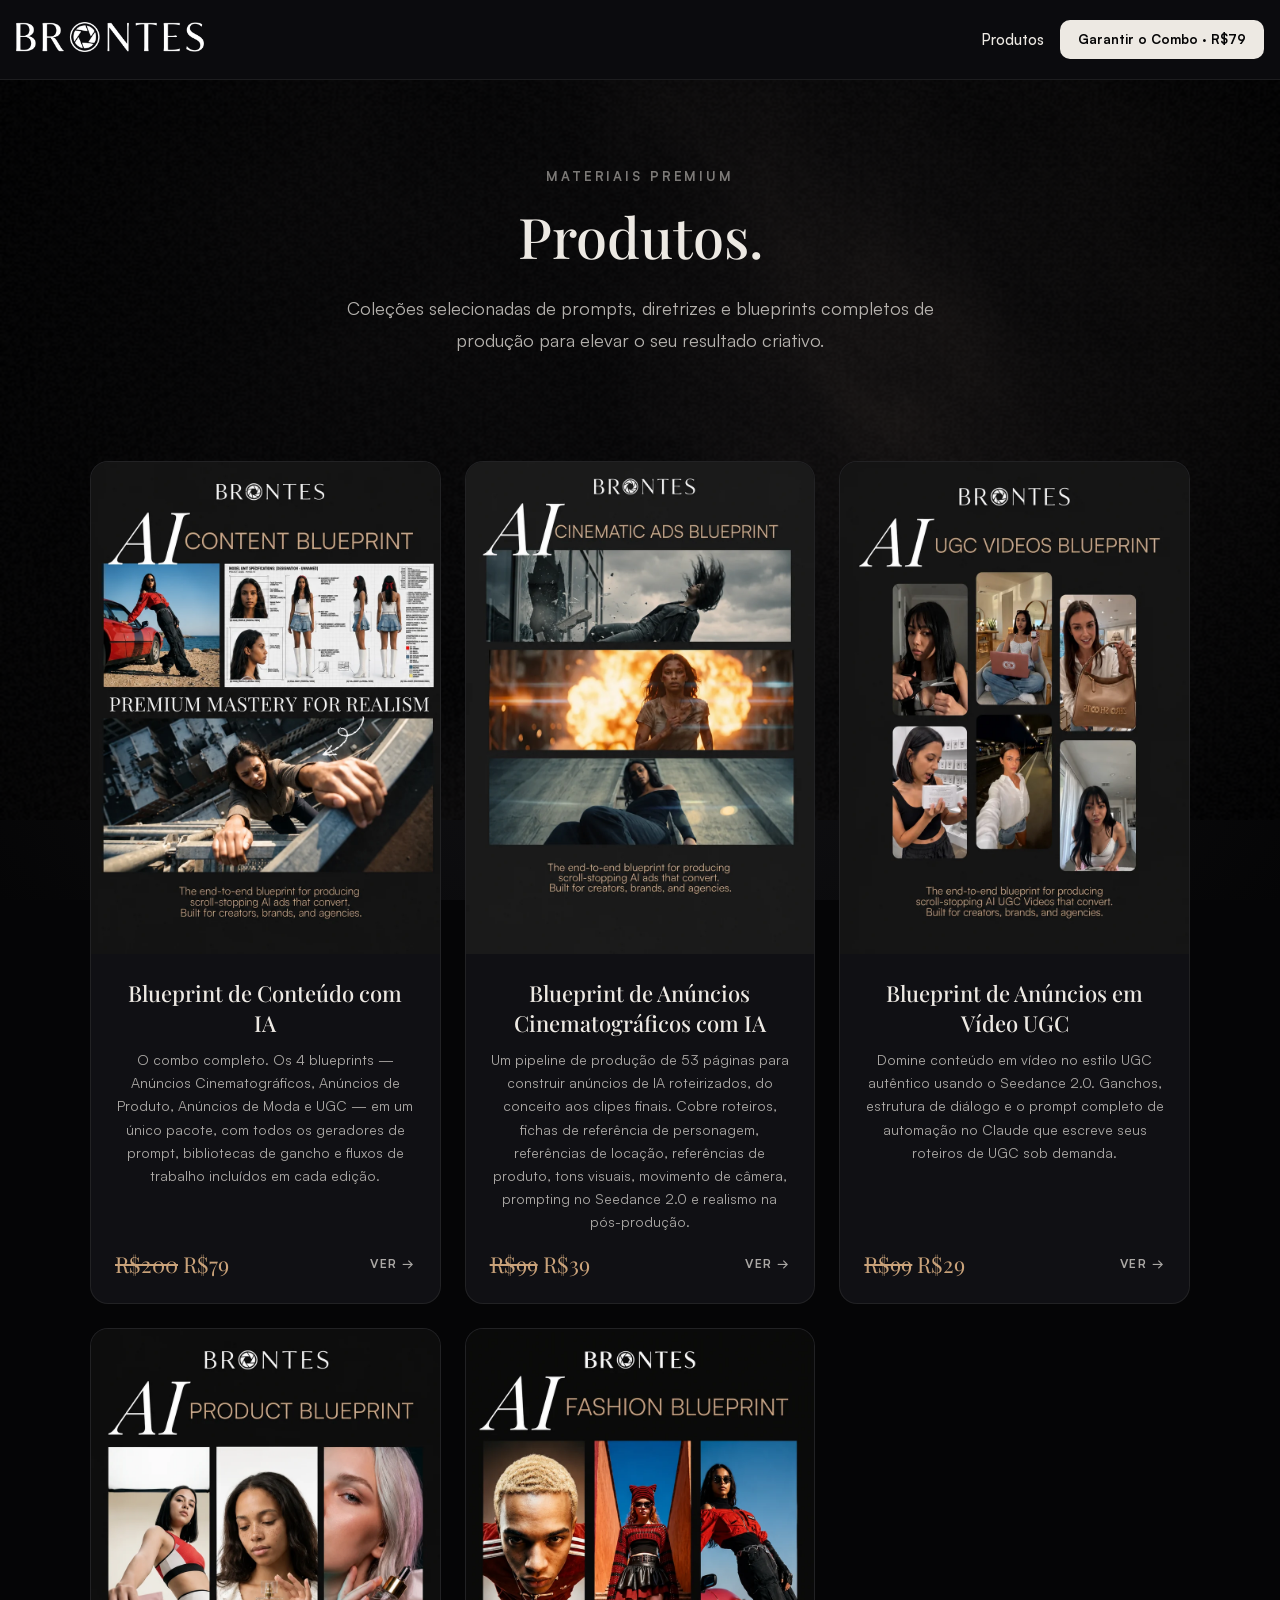
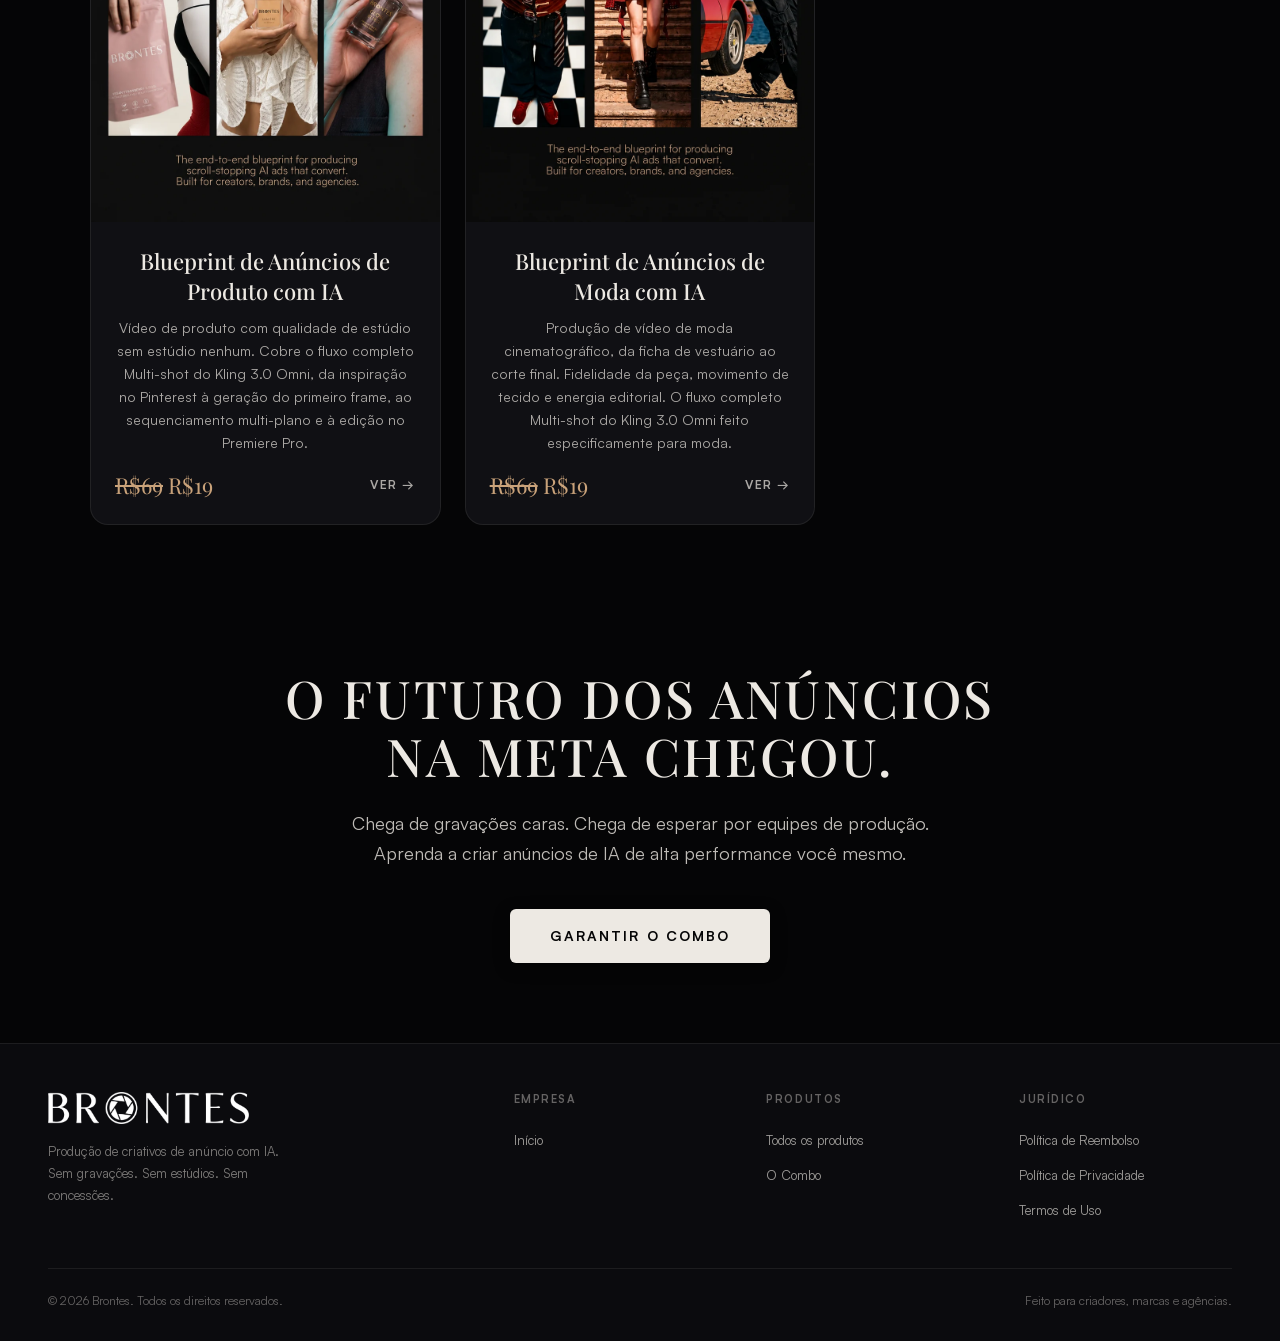
==== products/index.html @ d979d737 "Atualiza site Brontes e checkout Hotmart" ====
<!DOCTYPE html>
<html lang="pt-BR">
<head>
<meta charset="utf-8">
<meta name="viewport" content="width=device-width, initial-scale=1, viewport-fit=cover">
<title>Produtos - BRONTES</title>
<meta name="description" content="Todos os blueprints da Brontes. Encontre o que combina com o estilo de anúncio que você quer criar.">
<meta name="theme-color" content="#050506">
<link rel="canonical" href="https://brontes.club/products/index.html">
<meta property="og:url" content="https://brontes.club/products/index.html">
<meta property="og:locale" content="pt_BR">
<meta property="og:title" content="Produtos - BRONTES">
<meta property="og:description" content="Todos os blueprints da Brontes. Encontre o que combina com o estilo de anúncio que você quer criar.">
<meta property="og:image" content="https://brontes.club/assets/img/blueprint-content.webp">
<!-- Funnel: fill in the Pixel ID from Events Manager. Empty = tracking off. -->
<meta name="meta-pixel-id" content="">
<link rel="icon" href="../assets/brand/favicon.ico?v=80a18e00" sizes="32x32">
<link rel="stylesheet" href="../assets/css/fonts.css">
<link rel="stylesheet" href="../assets/css/brontes.css">
</head>

<body hx-boost="true" hx-target="main" hx-select="main" hx-swap="outerHTML swap:180ms">

<canvas id="gl-bg" aria-hidden="true"></canvas>
<div id="load-bar"></div>

<div id="page">
  <div id="loading-overlay">
    <img src="../assets/brand/brontes-wordmark.png?v=ac62e3fb" alt="Logo BRONTES" class="loading-logo">
    <div class="loading-bar-container"><div class="loading-bar-fill"></div></div>
  </div>

  <nav class="site-nav">
    <div class="nav-inner nav-inner--cta">
      <button class="hamburger" id="menu-btn" aria-label="Abrir menu" aria-expanded="false">
        <svg width="26" height="26" viewBox="0 0 24 24" fill="none" stroke="currentColor" stroke-width="2.5" stroke-linecap="round">
          <line x1="3" y1="6" x2="21" y2="6"></line><line x1="3" y1="12" x2="21" y2="12"></line><line x1="3" y1="18" x2="21" y2="18"></line>
        </svg>
      </button>
      <a href="../index.html"><img src="../assets/brand/brontes-wordmark.png?v=ac62e3fb" alt="BRONTES" class="nav-logo"></a>
      <a href="index.html" class="nav-login">Produtos</a>
      <a href="content.html" class="nav-cta">Garantir o Combo &middot; R$79</a>
    </div>
  </nav>

  <div class="drawer-overlay" id="drawer-overlay"></div>
  <div class="drawer" id="drawer">
    <div class="drawer-links">
      <a href="../index.html">Início</a>
      <a href="index.html">Produtos</a>
    </div>
    <div class="drawer-footer"><a href="index.html">Todos os Blueprints</a></div>
  </div>

  <main data-nav-cta-label="Garantir o Combo &middot; R$79" data-nav-cta-href="content.html">

    <section class="pp-hero">
      <div class="pp-inner">
        <p class="pp-eyebrow">Materiais Premium</p>
        <h1 class="pp-title">Produtos.</h1>
        <p class="pp-lead">Coleções selecionadas de prompts, diretrizes e blueprints completos de produção para elevar o seu resultado criativo.</p>
      </div>
    </section>

    <section class="pp-section">
      <div class="plist">
      <a class="pcard" href="content.html">
        <img src="../assets/img/blueprint-content.webp?v=3e2ad452" alt="Blueprint de Conteúdo com IA">
        <div class="pcard-body">
          <h3>Blueprint de Conteúdo com IA</h3>
          <p>O combo completo. Os 4 blueprints — Anúncios Cinematográficos, Anúncios de Produto, Anúncios de Moda e UGC — em um único pacote, com todos os geradores de prompt, bibliotecas de gancho e fluxos de trabalho incluídos em cada edição.</p>
          <div class="pcard-foot">
            <span class="pcard-price"><s>R$200</s> R$79</span>
            <span class="pcard-go">Ver &rarr;</span>
          </div>
        </div>
      </a>
      <a class="pcard" href="cinematic.html">
        <img src="../assets/img/blueprint-cinematic.webp?v=becb2402" alt="Blueprint de Anúncios Cinematográficos com IA">
        <div class="pcard-body">
          <h3>Blueprint de Anúncios Cinematográficos com IA</h3>
          <p>Um pipeline de produção de 53 páginas para construir anúncios de IA roteirizados, do conceito aos clipes finais. Cobre roteiros, fichas de referência de personagem, referências de locação, referências de produto, tons visuais, movimento de câmera, prompting no Seedance 2.0 e realismo na pós-produção.</p>
          <div class="pcard-foot">
            <span class="pcard-price"><s>R$99</s> R$39</span>
            <span class="pcard-go">Ver &rarr;</span>
          </div>
        </div>
      </a>
      <a class="pcard" href="ugc.html">
        <img src="../assets/img/blueprint-ugc.webp?v=8cd38263" alt="Blueprint de Anúncios em Vídeo UGC">
        <div class="pcard-body">
          <h3>Blueprint de Anúncios em Vídeo UGC</h3>
          <p>Domine conteúdo em vídeo no estilo UGC autêntico usando o Seedance 2.0. Ganchos, estrutura de diálogo e o prompt completo de automação no Claude que escreve seus roteiros de UGC sob demanda.</p>
          <div class="pcard-foot">
            <span class="pcard-price"><s>R$99</s> R$29</span>
            <span class="pcard-go">Ver &rarr;</span>
          </div>
        </div>
      </a>
      <a class="pcard" href="product.html">
        <img src="../assets/img/blueprint-product.webp?v=b9ccf9aa" alt="Blueprint de Anúncios de Produto com IA">
        <div class="pcard-body">
          <h3>Blueprint de Anúncios de Produto com IA</h3>
          <p>Vídeo de produto com qualidade de estúdio sem estúdio nenhum. Cobre o fluxo completo Multi-shot do Kling 3.0 Omni, da inspiração no Pinterest à geração do primeiro frame, ao sequenciamento multi-plano e à edição no Premiere Pro.</p>
          <div class="pcard-foot">
            <span class="pcard-price"><s>R$69</s> R$19</span>
            <span class="pcard-go">Ver &rarr;</span>
          </div>
        </div>
      </a>
      <a class="pcard" href="fashion.html">
        <img src="../assets/img/blueprint-fashion.webp?v=609042eb" alt="Blueprint de Anúncios de Moda com IA">
        <div class="pcard-body">
          <h3>Blueprint de Anúncios de Moda com IA</h3>
          <p>Produção de vídeo de moda cinematográfico, da ficha de vestuário ao corte final. Fidelidade da peça, movimento de tecido e energia editorial. O fluxo completo Multi-shot do Kling 3.0 Omni feito especificamente para moda.</p>
          <div class="pcard-foot">
            <span class="pcard-price"><s>R$69</s> R$19</span>
            <span class="pcard-go">Ver &rarr;</span>
          </div>
        </div>
      </a>
      </div>
    </section>

    <section class="cta-section">
      <div class="cta-inner">
        <h2>O FUTURO DOS ANÚNCIOS NA META CHEGOU.</h2>
        <p>Chega de gravações caras. Chega de esperar por equipes de produção. Aprenda a criar anúncios de IA de alta performance você mesmo.</p>
        <a href="content.html" class="btn-dark">GARANTIR O COMBO</a>
      </div>
    </section>

  </main>

  <footer class="site-footer">
    <div class="footer-grid">
      <div class="footer-brand">
        <img src="../assets/brand/brontes-wordmark.png?v=ac62e3fb" alt="BRONTES" class="footer-logo">
        <p class="footer-tagline">Produção de criativos de anúncio com IA. Sem gravações. Sem estúdios. Sem concessões.</p>
      </div>
      <div><div class="footer-heading">Empresa</div><a href="../index.html">Início</a></div>
      <div><div class="footer-heading">Produtos</div><a href="index.html">Todos os produtos</a><a href="content.html">O Combo</a></div>
      <div><div class="footer-heading">Jurídico</div><a href="#">Política de Reembolso</a><a href="#">Política de Privacidade</a><a href="#">Termos de Uso</a></div>
    </div>
    <div class="footer-bottom">
      <span>&copy; <span data-year>2026</span> Brontes. Todos os direitos reservados.</span>
      <span>Feito para criadores, marcas e agências.</span>
    </div>
  </footer>
</div>

<script src="../assets/vendor/htmx.min.js" defer></script>
<script src="../assets/js/webgl.js" defer></script>
<script src="../assets/js/brontes.js" defer></script>
<script src="../assets/js/funnel.js" defer></script>
</body>
</html>
---- assets/css/fonts.css ----
/* Self-hosted webfonts — no third-party requests at runtime. */

@font-face {
  font-family: 'Playfair Display';
  font-style: italic;
  font-weight: 400;
  font-display: swap;
  src: url('../fonts/playfair-0.woff2?v=56ef93dd') format('woff2');
  unicode-range: U+0100-02BA, U+02BD-02C5, U+02C7-02CC, U+02CE-02D7, U+02DD-02FF, U+0304, U+0308, U+0329, U+1D00-1DBF, U+1E00-1E9F, U+1EF2-1EFF, U+2020, U+20A0-20AB, U+20AD-20C0, U+2113, U+2C60-2C7F, U+A720-A7FF;
  }

@font-face {
  font-family: 'Playfair Display';
  font-style: italic;
  font-weight: 400;
  font-display: swap;
  src: url('../fonts/playfair-1.woff2?v=226df3c3') format('woff2');
  unicode-range: U+0000-00FF, U+0131, U+0152-0153, U+02BB-02BC, U+02C6, U+02DA, U+02DC, U+0304, U+0308, U+0329, U+2000-206F, U+20AC, U+2122, U+2191, U+2193, U+2212, U+2215, U+FEFF, U+FFFD;
  }

@font-face {
  font-family: 'Playfair Display';
  font-style: normal;
  font-weight: 400;
  font-display: swap;
  src: url('../fonts/playfair-2.woff2?v=99a7c18e') format('woff2');
  unicode-range: U+0100-02BA, U+02BD-02C5, U+02C7-02CC, U+02CE-02D7, U+02DD-02FF, U+0304, U+0308, U+0329, U+1D00-1DBF, U+1E00-1E9F, U+1EF2-1EFF, U+2020, U+20A0-20AB, U+20AD-20C0, U+2113, U+2C60-2C7F, U+A720-A7FF;
  }

@font-face {
  font-family: 'Playfair Display';
  font-style: normal;
  font-weight: 400;
  font-display: swap;
  src: url('../fonts/playfair-3.woff2?v=daeff530') format('woff2');
  unicode-range: U+0000-00FF, U+0131, U+0152-0153, U+02BB-02BC, U+02C6, U+02DA, U+02DC, U+0304, U+0308, U+0329, U+2000-206F, U+20AC, U+2122, U+2191, U+2193, U+2212, U+2215, U+FEFF, U+FFFD;
  }

@font-face {
  font-family: 'Playfair Display';
  font-style: normal;
  font-weight: 500;
  font-display: swap;
  src: url('../fonts/playfair-4.woff2?v=99a7c18e') format('woff2');
  unicode-range: U+0100-02BA, U+02BD-02C5, U+02C7-02CC, U+02CE-02D7, U+02DD-02FF, U+0304, U+0308, U+0329, U+1D00-1DBF, U+1E00-1E9F, U+1EF2-1EFF, U+2020, U+20A0-20AB, U+20AD-20C0, U+2113, U+2C60-2C7F, U+A720-A7FF;
  }

@font-face {
  font-family: 'Playfair Display';
  font-style: normal;
  font-weight: 500;
  font-display: swap;
  src: url('../fonts/playfair-5.woff2?v=daeff530') format('woff2');
  unicode-range: U+0000-00FF, U+0131, U+0152-0153, U+02BB-02BC, U+02C6, U+02DA, U+02DC, U+0304, U+0308, U+0329, U+2000-206F, U+20AC, U+2122, U+2191, U+2193, U+2212, U+2215, U+FEFF, U+FFFD;
  }

@font-face {
  font-family: 'IBM Plex Mono';
  font-style: normal;
  font-weight: 400;
  font-display: swap;
  src: url('../fonts/plexmono-0.woff2?v=4af8cef5') format('woff2');
  unicode-range: U+0100-02BA, U+02BD-02C5, U+02C7-02CC, U+02CE-02D7, U+02DD-02FF, U+0304, U+0308, U+0329, U+1D00-1DBF, U+1E00-1E9F, U+1EF2-1EFF, U+2020, U+20A0-20AB, U+20AD-20C0, U+2113, U+2C60-2C7F, U+A720-A7FF;
  }

@font-face {
  font-family: 'IBM Plex Mono';
  font-style: normal;
  font-weight: 400;
  font-display: swap;
  src: url('../fonts/plexmono-1.woff2?v=bb87500e') format('woff2');
  unicode-range: U+0000-00FF, U+0131, U+0152-0153, U+02BB-02BC, U+02C6, U+02DA, U+02DC, U+0304, U+0308, U+0329, U+2000-206F, U+20AC, U+2122, U+2191, U+2193, U+2212, U+2215, U+FEFF, U+FFFD;
  }

@font-face {
  font-family: 'IBM Plex Mono';
  font-style: normal;
  font-weight: 500;
  font-display: swap;
  src: url('../fonts/plexmono-2.woff2?v=3e942f42') format('woff2');
  unicode-range: U+0100-02BA, U+02BD-02C5, U+02C7-02CC, U+02CE-02D7, U+02DD-02FF, U+0304, U+0308, U+0329, U+1D00-1DBF, U+1E00-1E9F, U+1EF2-1EFF, U+2020, U+20A0-20AB, U+20AD-20C0, U+2113, U+2C60-2C7F, U+A720-A7FF;
  }

@font-face {
  font-family: 'IBM Plex Mono';
  font-style: normal;
  font-weight: 500;
  font-display: swap;
  src: url('../fonts/plexmono-3.woff2?v=d32f0e07') format('woff2');
  unicode-range: U+0000-00FF, U+0131, U+0152-0153, U+02BB-02BC, U+02C6, U+02DA, U+02DC, U+0304, U+0308, U+0329, U+2000-206F, U+20AC, U+2122, U+2191, U+2193, U+2212, U+2215, U+FEFF, U+FFFD;
  }

@font-face {
  font-family: 'Satoshi';
  src: url('../fonts/satoshi-0.woff2?v=21633c7c') format('woff2');
  font-weight: 400;
  font-display: swap;
  font-style: normal;
  }

@font-face {
  font-family: 'Satoshi';
  src: url('../fonts/satoshi-1.woff2?v=7f6de341') format('woff2');
  font-weight: 500;
  font-display: swap;
  font-style: normal;
  }

@font-face {
  font-family: 'Satoshi';
  src: url('../fonts/satoshi-2.woff2?v=7a67e42d') format('woff2');
  font-weight: 700;
  font-display: swap;
  font-style: normal;
  }
---- assets/css/brontes.css ----
/* ═══════════════════════════════════════════════════════════════
   BRONTES
   A port of the original stylesheet. Same class names, same
   structure, same rules — the rose palette swapped for black.

     #f4b6bc / #cd6d81  page gradient  →  #16161a / #050506
     #1a1a1a            body text      →  --bone
     #9f263f / #f4b6bc  accents        →  --bronze
     #ffffff            cards          →  --card

   Anything that reads differently from the original is a contrast
   consequence of that swap, not a redesign.
   ═══════════════════════════════════════════════════════════════ */

:root {
  --ink:     #050506;
  --ink-2:   #0b0b0e;
  --ink-3:   #16161a;
  --card:    #101014;
  --bone:    #ede9e3;
  --bronze:  #c9a27a;
  --hair:    rgba(237, 233, 227, .14);
  --hair-soft: rgba(237, 233, 227, .08);
}

*, *::before, *::after { box-sizing: border-box; margin: 0; padding: 0; }

html, body {
  min-height: 100vh;
  /* The colour matters as much as the gradient. A fixed-attachment background
     is anchored to the viewport and does not paint into the overscroll area,
     so with only a background-image the root canvas fell back to its default
     white — the rectangle that flashed under the page on rubber-band scroll
     and whenever a mobile toolbar collapsed. */
  background-color: var(--ink);
  background-image: radial-gradient(circle at center, var(--ink-3) 0%, var(--ink) 100%);
  background-attachment: fixed;
  font-family: "Satoshi", sans-serif;
  color: var(--bone);
  overflow-x: hidden;
  scroll-behavior: smooth;
}

/* The WebGL field sits under everything and replaces the flat gradient
   when the context is available. The gradient above stays as the fallback. */
#gl-bg {
  position: fixed;
  /* inset:0 sizes it, not JS. A pixel height written at load went stale the
     moment a mobile toolbar collapsed and left a strip uncovered. */
  inset: 0;
  width: 100%;
  height: 100%;
  z-index: 0;
  display: block;
  pointer-events: none;
  opacity: 0;
  transition: opacity 1.2s ease;
}
#gl-bg.ready { opacity: 1; }
#page { position: relative; z-index: 1; }

/* Loading */
#loading-overlay {
  position: fixed; inset: 0; z-index: 9999;
  background-color: var(--ink);
  display: flex; flex-direction: column;
  align-items: center; justify-content: center;
  transition: opacity 0.6s ease;
}
#loading-overlay.hidden { opacity: 0; pointer-events: none; }
.loading-logo { height: 40px; max-width: 160px; object-fit: contain; margin-bottom: 24px; }
@media (min-width: 768px) { .loading-logo { height: 56px; max-width: none; } }
.loading-bar-container { width: 200px; height: 3px; background: rgba(237,233,227,0.2); border-radius: 999px; overflow: hidden; }
.loading-bar-fill { height: 100%; background: var(--bronze); border-radius: 999px; width: 0%; transition: width 0.3s ease; }
#loading-overlay p, #loading-overlay span { color: var(--bone) !important; }

/* Page load progress bar */
#load-bar { position: fixed; top: 0; left: 0; height: 2px; width: 0; background: linear-gradient(90deg, rgba(201,162,122,.4), var(--bronze)); z-index: 9999; box-shadow: 0 0 8px rgba(201,162,122,0.4); animation: loadbar-grow 8s cubic-bezier(0.1, 0.6, 0.3, 1) forwards; }
@keyframes loadbar-grow { from { width: 0; } to { width: 90%; } }
#load-bar.done { animation: none; width: 100%; opacity: 0; transition: width 0.3s ease, opacity 0.5s ease 0.3s; }

/* Nav */
nav.site-nav {
  position: fixed; top: 0; left: 0; right: 0; z-index: 50;
  background: var(--ink-2);
  border-bottom: 1px solid var(--hair-soft);
  height: 64px;
}
@media (min-width: 768px) { nav.site-nav { height: 80px; } }
.nav-inner {
  max-width: 1400px; margin: 0 auto; padding: 0 16px;
  height: 100%; display: flex; align-items: center; justify-content: space-between;
  position: relative;
}
.nav-logo { position: absolute; left: 50%; top: 50%; transform: translate(-50%, -50%); height: 22px; width: auto; object-fit: contain; }
@media (min-width: 768px) { .nav-logo { position: static; transform: none; height: 30px; } }
.nav-links { display: none; align-items: center; gap: 48px; margin-left: auto; }
@media (min-width: 768px) { .nav-links { display: flex; } }
.nav-links a { font-family: "Satoshi", sans-serif; font-size: 16px; font-weight: 500; color: var(--bone) !important; text-decoration: none; transition: color 0.2s; }
.nav-links a:hover { color: var(--bronze) !important; }
.nav-icon { color: var(--bone); display: flex; align-items: center; }
.hamburger { display: flex; align-items: center; justify-content: center; width: 44px; height: 44px; background: none; border: none; cursor: pointer; color: var(--bone); }
@media (min-width: 768px) { .hamburger { display: none; } }
.nav-icon-link { display: flex; align-items: center; justify-content: center; width: 44px; height: 44px; color: var(--bone); }
@media (min-width: 768px) { .nav-icon-link { margin-left: 24px; } }

/* Product-page nav: price CTA on the right */
.nav-cta {
  display: inline-flex; align-items: center; gap: 6px;
  background: var(--bone); color: var(--ink) !important;
  font-family: "Satoshi", sans-serif; font-weight: 700; font-size: 13px;
  padding: 11px 18px; border-radius: 10px; text-decoration: none; white-space: nowrap;
  transition: background 0.2s;
}
.nav-cta:hover { background: var(--bronze); }
.nav-login { display: inline-flex; align-items: center; min-height: 44px; padding: 0 6px; font-family: "Satoshi", sans-serif; font-size: 15px; font-weight: 500; color: var(--bone) !important; text-decoration: none; margin-left: auto; margin-right: 10px; }
.nav-login:hover { color: var(--bronze) !important; }


/* Product-page nav on phones: the wordmark is absolutely centred by default,
   which put it straight underneath the priced CTA and the Products link. When
   a CTA is present, lay the bar out in flow instead. */
@media (max-width: 767px) {
  .nav-inner--cta { gap: 10px; }
  .nav-inner--cta .nav-logo { position: static; transform: none; height: 20px; margin-right: auto; }
  .nav-inner--cta .nav-login { display: none; }
  .nav-inner--cta .nav-cta { font-size: 12px; padding: 10px 14px; }
}
@media (max-width: 360px) {
  .nav-inner--cta .nav-logo { height: 17px; }
  .nav-inner--cta .nav-cta { font-size: 11px; padding: 9px 11px; }
}

/* Drawer */
.drawer-overlay { display: none; position: fixed; inset: 0; background: rgba(0,0,0,0.6); backdrop-filter: blur(4px); z-index: 40; }
.drawer-overlay.open { display: block; }
.drawer { position: fixed; top: 0; left: 0; bottom: 0; width: 280px; background: var(--ink-2); z-index: 50; transform: translateX(-100%); transition: transform 0.3s ease; display: flex; flex-direction: column; border-right: 1px solid var(--hair-soft); padding-top: 80px; }
.drawer.open { transform: translateX(0); }
.drawer-links { display: flex; flex-direction: column; padding: 0 24px 16px; gap: 8px; }
.drawer-links a { font-family: "Satoshi", sans-serif; font-size: 20px; font-weight: 500; color: var(--bone) !important; text-decoration: none; padding: 12px 0; border-bottom: 1px solid var(--hair-soft); }
.drawer-footer { margin-top: auto; padding: 24px; border-top: 1px solid var(--hair-soft); }
.drawer-footer a { display: flex; align-items: center; gap: 12px; background: rgba(237,233,227,0.08); color: var(--bone) !important; text-decoration: none; font-family: "Satoshi", sans-serif; font-weight: 600; padding: 16px; border-radius: 12px; }

main { padding-top: 64px; }
@media (min-width: 768px) { main { padding-top: 80px; } }

/* Shared headings */
h1, h2, h3, h4 { color: var(--bone); }
/* Portuguese runs longer than the English these sizes were set for
   ("Cinematográficos", "Profissionais"). Without this the display faces push
   past their own box on narrow screens instead of wrapping. */
h1, h2, h3, h4 { overflow-wrap: break-word; hyphens: auto; }
.font-playfair { font-family: "Playfair Display", serif; }
.font-satoshi { font-family: "Satoshi", sans-serif; }

/* Buttons */
.btn-primary { display: inline-block; background: var(--bone); color: var(--ink) !important; font-family: "Satoshi", sans-serif; font-weight: 700; font-size: 13px; text-transform: uppercase; letter-spacing: 0.1em; padding: 14px 32px; border-radius: 6px; border: none; cursor: pointer; text-decoration: none; transition: background 0.2s, transform 0.1s; }
.btn-primary:hover { background: var(--bronze); }
.btn-primary:active { transform: scale(0.98); }
.btn-dark { display: inline-block; background: var(--bone); color: var(--ink) !important; font-family: "Satoshi", sans-serif; font-weight: 700; font-size: 14px; text-transform: uppercase; letter-spacing: 0.15em; padding: 18px 40px; border-radius: 6px; border: none; cursor: pointer; text-decoration: none; box-shadow: 0 4px 16px rgba(0,0,0,0.4); transition: background 0.2s, box-shadow 0.2s, transform 0.1s; }
.btn-dark:hover { background: var(--bronze); box-shadow: 0 8px 24px rgba(0,0,0,0.5); }
.flex-center { display: flex; justify-content: center; }

/* Hero */
.hero { padding: 48px 32px 0; }
.hero-inner { max-width: 1100px; margin: 0 auto; text-align: center; }
h1 { font-family: "Playfair Display", serif; font-weight: 500; font-size: 33.8px; line-height: 41.6px; color: var(--bone) !important; }
@media (min-width: 768px) { h1 { font-size: 46.8px; line-height: 54.6px; } }
@media (min-width: 1024px) { h1 { font-size: 62.4px; line-height: 72.8px; } }
.hero-img-wrap { width: fit-content; margin: -30px auto 0; position: relative; z-index: 2; pointer-events: none; }
/* min() so the cut-out never pushes past the hero padding on a 320px screen.
   margin-inline keeps it centred: it is a block image, and when the
   fit-content wrapper resolves to the full column it otherwise sits flush
   left instead of under the headline. */
.hero-img { max-width: min(294px, 100%); height: auto; display: block; margin-inline: auto; }
.hero-sub { font-family: "Satoshi", sans-serif; font-size: 24px; color: var(--bronze) !important; margin-top: -20px; position: relative; z-index: 3; }
@media (min-width: 768px) { .hero-sub { font-size: 34px; } }
.hero-stars { display: flex; flex-direction: column-reverse; align-items: center; gap: 8px; margin-top: 16px; margin-bottom: 32px; }
@media (min-width: 768px) { .hero-stars { flex-direction: row; justify-content: center; } }
.hero-stars span { font-family: "Satoshi", sans-serif; font-size: 15px; color: var(--bone) !important; opacity: .75; }
.hero-stars svg { fill: var(--bronze); }

/* Gallery */
.gallery { padding: 0 32px 48px; }
.gallery-desktop { display: none; gap: 20px; max-width: 1200px; margin: 0 auto; align-items: flex-start; }
@media (min-width: 768px) { .gallery-desktop { display: flex; } }
.gallery-group { display: flex; gap: 20px; flex: 1; align-items: flex-start; }
.gallery-col { display: flex; flex-direction: column; gap: 10px; flex: 1; }
.gallery-mobile { display: grid; grid-template-columns: repeat(3, 1fr); gap: 10px; max-width: 500px; margin: 32px auto 0; }
@media (min-width: 768px) { .gallery-mobile { display: none; } }
.video-card { aspect-ratio: 9/16; border-radius: 16px; background: var(--card); overflow: hidden; box-shadow: 0 4px 12px rgba(0,0,0,0.4); width: 100%; }
.video-card video { width: 100%; height: 100%; object-fit: cover; }

/* Sections */
section { position: relative; z-index: 10; }
.section-center { padding: 32px 32px; text-align: center; }
@media (min-width: 768px) { .section-center { padding: 48px 32px; } }
.section-inner { max-width: 900px; margin: 0 auto; }
.h2-lg { font-size: 32px; line-height: 1.2; font-family: "Playfair Display", serif; font-weight: 500; }
@media (min-width: 768px) { .h2-lg { font-size: 44px; } }
@media (min-width: 1024px) { .h2-lg { font-size: 52px; } }
.h2-md { font-size: 36px; font-family: "Playfair Display", serif; font-weight: 500; }
@media (min-width: 768px) { .h2-md { font-size: 48px; } }
.section-p { font-family: "Satoshi", sans-serif; font-size: 18px; opacity: 0.75; line-height: 1.7; color: var(--bone) !important; max-width: 700px; margin: 32px auto 0; }
@media (min-width: 768px) { .section-p { font-size: 24px; } }

/* Product panels */
.panels-section { padding: 32px 32px; }
@media (min-width: 768px) { .panels-section { padding: 48px 32px; } }
.panels-inner { max-width: 1100px; margin: 0 auto; display: flex; flex-direction: column; gap: 28px; }
.panel-row { position: relative; border-radius: 24px; overflow: hidden; box-shadow: 0 8px 32px rgba(0,0,0,0.45); transition: transform 0.3s; background: var(--ink-2); border: 1px solid var(--hair-soft); }
.panel-row:hover { transform: translateY(-4px); }
.panel-row > img { width: 100%; height: 210px; object-fit: cover; display: block; }
.panels-inner .panel-row:nth-child(1) > img { object-position: left center; }
.panels-inner .panel-row:nth-child(2) > img { object-position: right center; }
.panels-inner .panel-row:nth-child(3) > img { object-position: left center; }
.panel-overlay { position: static; display: flex; flex-direction: column; justify-content: center; align-items: flex-start; gap: 12px; padding: 24px; background: var(--ink-2); }
.panel-row.reverse .panel-overlay { align-items: flex-start; text-align: left; }
.panel-overlay h3 { font-family: "Playfair Display", serif; font-weight: 500; font-size: 24px; line-height: 1.2; color: var(--bone) !important; max-width: 420px; }
.panel-overlay p { font-family: "Satoshi", sans-serif; font-size: 14px; line-height: 1.6; color: rgba(237,233,227,0.8) !important; max-width: 380px; }
@media (min-width: 768px) {
  .panel-row > img { height: auto; object-fit: fill; object-position: center; }
  .panels-inner .panel-row:nth-child(1) > img,
  .panels-inner .panel-row:nth-child(2) > img,
  .panels-inner .panel-row:nth-child(3) > img { object-position: center; }
  .panel-overlay { position: absolute; inset: 0; gap: 18px; padding: 56px; background: linear-gradient(90deg, rgba(5,5,6,0.85) 0%, rgba(5,5,6,0.45) 45%, rgba(5,5,6,0) 75%); }
  .panel-row.reverse .panel-overlay { align-items: flex-end; text-align: right; background: linear-gradient(270deg, rgba(5,5,6,0.85) 0%, rgba(5,5,6,0.45) 45%, rgba(5,5,6,0) 75%); }
  .panel-overlay h3 { font-size: 38px; }
  .panel-overlay p { font-size: 16px; }
}
.panel-tag { font-family: "Satoshi", sans-serif; font-size: 11px; font-weight: 700; letter-spacing: 0.16em; text-transform: uppercase; color: var(--bronze) !important; }
.panel-btn { display: inline-flex; align-items: center; justify-content: center; background: var(--bone); color: var(--ink) !important; font-family: "Satoshi", sans-serif; font-weight: 700; font-size: 12px; letter-spacing: 0.12em; text-transform: uppercase; padding: 12px 26px; border-radius: 10px; text-decoration: none; transition: background 0.2s; margin-top: 6px; }
@media (min-width: 768px) { .panel-btn { font-size: 13px; padding: 16px 36px; } }
.panel-btn:hover { background: var(--bronze); }

/* Testimonials */
.reviews-section { padding: 32px 32px; }
@media (min-width: 768px) { .reviews-section { padding: 48px 32px; } }
.reviews-inner { max-width: 1200px; margin: 0 auto; }
.reviews-inner h2 { text-align: center; margin-bottom: 40px; }
.reviews-grid { display: grid; grid-template-columns: 1fr; gap: 24px; }
@media (min-width: 768px) { .reviews-grid { grid-template-columns: repeat(2, 1fr); } }
@media (min-width: 1024px) { .reviews-grid { grid-template-columns: repeat(3, 1fr); } }
.review-card { background: var(--card); border: 1px solid var(--hair-soft); border-radius: 16px; padding: 28px; display: flex; flex-direction: column; gap: 16px; box-shadow: 0 4px 24px rgba(0,0,0,0.35); }
.review-top { display: flex; align-items: center; gap: 14px; }
.review-avatar { width: 48px; height: 48px; border-radius: 50%; object-fit: cover; display: block; box-shadow: 0 2px 8px rgba(0,0,0,0.35); }
.review-name { font-family: "Satoshi", sans-serif; font-weight: 700; font-size: 16px; color: var(--bone) !important; }
.review-sub { font-family: "Satoshi", sans-serif; font-size: 13px; opacity: 0.65; color: var(--bone) !important; }
.review-sub a { color: var(--bone) !important; text-decoration: none; }
.review-sub a:hover { opacity: 0.7; }
.review-stars { display: flex; gap: 2px; }
.review-stars svg { fill: var(--bronze); }
.review-quote { font-family: "Satoshi", sans-serif; font-size: 16px; line-height: 1.7; opacity: 0.85; color: var(--bone) !important; }

/* How It Works */
.how-section { padding: 32px 32px; }
@media (min-width: 768px) { .how-section { padding: 48px 32px; } }
.how-inner { max-width: 1200px; margin: 0 auto; }
.how-inner h2 { text-align: center; margin-bottom: 40px; }
.how-grid { display: grid; grid-template-columns: 1fr; gap: 64px; margin-bottom: 64px; }
@media (min-width: 768px) { .how-grid { grid-template-columns: repeat(3, 1fr); gap: 40px; } }
.how-step { position: relative; display: flex; flex-direction: column; align-items: center; text-align: center; padding-top: 32px; }
.step-num { position: absolute; top: 0; left: 50%; transform: translateX(-50%); font-family: "Playfair Display", serif; font-size: 72px; line-height: 1; color: rgba(201,162,122,0.22); z-index: 0; }
.how-step h3 { font-family: "Playfair Display", serif; font-size: 28px; margin-bottom: 16px; position: relative; z-index: 1; color: var(--bone) !important; }
.how-step p { font-family: "Satoshi", sans-serif; font-size: 16px; opacity: 0.72; line-height: 1.7; max-width: 300px; position: relative; z-index: 1; color: var(--bone) !important; }

/* Who It's For */
.who-section { padding: 32px 32px; }
@media (min-width: 768px) { .who-section { padding: 48px 32px; } }
.who-inner { max-width: 1200px; margin: 0 auto; }
.who-header { text-align: center; margin-bottom: 40px; }
.who-header h2 { margin-bottom: 24px; }
.who-header p { font-family: "Satoshi", sans-serif; font-size: 18px; opacity: 0.75; line-height: 1.7; max-width: 800px; margin: 0 auto; color: var(--bone) !important; }
.who-grid { display: grid; grid-template-columns: 1fr; gap: 24px; margin-bottom: 64px; }
@media (min-width: 768px) { .who-grid { grid-template-columns: repeat(3, 1fr); } }
.who-card { background: rgba(237,233,227,0.045); backdrop-filter: blur(12px); border: 1px solid var(--hair); border-radius: 16px; padding: 32px; display: flex; flex-direction: column; box-shadow: 0 4px 24px rgba(0,0,0,0.3); transition: transform 0.3s, border-color 0.3s; }
.who-card:hover { transform: translateY(-4px); border-color: rgba(201,162,122,0.4); }
.who-card-icon { margin-bottom: 24px; color: var(--bronze); }
.who-card h3 { font-family: "Playfair Display", serif; font-size: 24px; margin-bottom: 16px; color: var(--bone) !important; }
.who-card p { font-family: "Satoshi", sans-serif; font-size: 16px; opacity: 0.75; line-height: 1.7; flex-grow: 1; margin-bottom: 24px; color: var(--bone) !important; }

/* FAQ */
.faq-section { padding: 32px 32px; }
@media (min-width: 768px) { .faq-section { padding: 48px 32px; } }
.faq-inner { max-width: 800px; margin: 0 auto; }
.faq-inner h2 { text-align: center; margin-bottom: 40px; }
.faq-list { border-top: 1px solid var(--hair); }
.faq-item { border-bottom: 1px solid var(--hair); }
.faq-btn { width: 100%; display: flex; align-items: center; justify-content: space-between; gap: 32px; padding: 24px 0; text-align: left; background: none; border: none; cursor: pointer; transition: opacity 0.2s; }
.faq-btn:hover { opacity: 0.7; }
.faq-btn span { font-family: "Satoshi", sans-serif; font-weight: 500; font-size: 18px; line-height: 1.4; color: var(--bone) !important; }
.faq-icon { flex-shrink: 0; font-size: 24px; color: var(--bronze); line-height: 1; transition: transform 0.3s ease; }
.faq-icon.open { transform: rotate(45deg); }
.faq-body { overflow: hidden; max-height: 0; transition: max-height 0.3s ease, opacity 0.3s ease; opacity: 0; }
.faq-body.open { max-height: 500px; opacity: 1; }
.faq-body p { font-family: "Satoshi", sans-serif; font-size: 16px; opacity: 0.72; line-height: 1.7; padding-bottom: 24px; padding-right: 32px; color: var(--bone) !important; }

/* Final CTA */
.cta-section { padding: 40px 32px; text-align: center; display: flex; flex-direction: column; align-items: center; justify-content: center; }
@media (min-width: 768px) { .cta-section { padding: 80px 32px; } }
.cta-inner { max-width: 800px; margin: 0 auto; }
.cta-inner h2 { font-family: "Playfair Display", serif; font-weight: 500; font-size: 36px; text-transform: uppercase; letter-spacing: 0.05em; line-height: 1.1; margin-bottom: 24px; color: var(--bone) !important; }
@media (min-width: 768px) { .cta-inner h2 { font-size: 52px; } }
.cta-inner p { font-family: "Satoshi", sans-serif; font-size: 18px; line-height: 1.7; margin-bottom: 40px; max-width: 600px; margin-left: auto; margin-right: auto; color: var(--bone) !important; opacity: .8; }

/* ── Product pages ─────────────────────────────────────────── */

.pp-hero { padding: 56px 32px 24px; text-align: center; }
@media (min-width: 768px) { .pp-hero { padding: 88px 32px 40px; } }
.pp-inner { max-width: 1100px; margin: 0 auto; }
.pp-eyebrow { font-family: "Satoshi", sans-serif; font-size: 13px; font-weight: 700; letter-spacing: 0.22em; text-transform: uppercase; color: rgba(237,233,227,0.5); margin-bottom: 20px; }
.pp-title { font-family: "Playfair Display", serif; font-weight: 500; font-size: 36px; line-height: 1.12; color: var(--bone) !important; }
@media (min-width: 768px) { .pp-title { font-size: 56px; } }
.pp-lead { font-family: "Satoshi", sans-serif; font-size: 18px; line-height: 1.8; opacity: 0.75; max-width: 640px; margin: 24px auto 0; color: var(--bone) !important; }
.pp-section { padding: 40px 32px; text-align: center; }
@media (min-width: 768px) { .pp-section { padding: 64px 32px; } }

.pp-cover { max-width: 380px; margin: 40px auto 0; border-radius: 18px; overflow: hidden; box-shadow: 0 20px 60px rgba(0,0,0,0.55); border: 1px solid var(--hair-soft); }
.pp-cover img { width: 100%; display: block; }

.pp-price-row { display: flex; flex-wrap: wrap; align-items: center; justify-content: center; gap: 18px; margin-top: 36px; }
.pp-price { font-family: "Playfair Display", serif; font-size: 40px; color: var(--bronze); line-height: 1; }
.pp-price small { font-family: "Satoshi", sans-serif; font-size: 13px; letter-spacing: .14em; text-transform: uppercase; opacity: .6; display: block; margin-top: 8px; color: var(--bone); }

/* Single wide film — the "See the workflow in motion" block */
.pp-film { position: relative; max-width: 900px; margin: 40px auto 0; border-radius: 18px; overflow: hidden; background: var(--card); box-shadow: 0 20px 60px rgba(0,0,0,0.5); border: 1px solid var(--hair-soft); aspect-ratio: 16/9; }
.pp-film video { width: 100%; height: 100%; object-fit: cover; display: block; }
.pp-film-empty { position: absolute; inset: 0; display: flex; align-items: center; justify-content: center; text-align: center; padding: 24px; font-family: "Satoshi", sans-serif; font-size: 14px; letter-spacing: .1em; text-transform: uppercase; color: rgba(237,233,227,0.4); }
.pp-film.has-film .pp-film-empty { display: none; }
.pp-mute { position: absolute; right: 16px; bottom: 16px; width: 44px; height: 44px; border-radius: 50%; border: none; background: rgba(5,5,6,0.65); backdrop-filter: blur(6px); color: var(--bone); display: flex; align-items: center; justify-content: center; cursor: pointer; transition: background 0.2s; }
.pp-mute:hover { background: rgba(5,5,6,0.9); }
.pp-mute svg { width: 20px; height: 20px; }

/* Output grid — 9:16 tiles, 2 up on phones */
.pp-grid { display: grid; grid-template-columns: repeat(2, 1fr); gap: 16px; max-width: 1000px; margin: 40px auto 0; }
@media (min-width: 768px) { .pp-grid { grid-template-columns: repeat(4, 1fr); gap: 20px; } }

/* Products index */
.plist { max-width: 1100px; margin: 0 auto; display: grid; grid-template-columns: 1fr; gap: 24px; }
@media (min-width: 768px) { .plist { grid-template-columns: repeat(3, 1fr); } }
.pcard { display: flex; flex-direction: column; background: var(--card); border: 1px solid var(--hair-soft); border-radius: 18px; overflow: hidden; text-decoration: none; transition: transform 0.3s, border-color 0.3s; }
.pcard:hover { transform: translateY(-6px); border-color: rgba(201,162,122,0.45); }
.pcard img { width: 100%; display: block; aspect-ratio: 3/4.24; object-fit: cover; }
.pcard-body { padding: 24px; display: flex; flex-direction: column; gap: 10px; flex-grow: 1; }
.pcard-body h3 { font-family: "Playfair Display", serif; font-weight: 500; font-size: 22px; color: var(--bone) !important; }
.pcard-body p { font-family: "Satoshi", sans-serif; font-size: 14px; line-height: 1.65; opacity: 0.7; color: var(--bone) !important; flex-grow: 1; }
.pcard-foot { display: flex; align-items: center; justify-content: space-between; margin-top: 6px; }
.pcard-price { font-family: "Playfair Display", serif; font-size: 22px; color: var(--bronze); }
.pcard-go { font-family: "Satoshi", sans-serif; font-size: 12px; font-weight: 700; letter-spacing: 0.12em; text-transform: uppercase; color: var(--bone); opacity: .7; }


/* ── Product page sections ─────────────────────────────────── */

.pp-kicker { font-family: "Satoshi", sans-serif; font-size: 11px; font-weight: 700; letter-spacing: .18em; text-transform: uppercase; color: var(--bronze); margin-bottom: 10px; }

/* stats row */
.pp-stats { display: grid; grid-template-columns: repeat(2, 1fr); gap: 1px; background: var(--hair-soft); border: 1px solid var(--hair-soft); border-radius: 14px; overflow: hidden; margin: 40px auto 0; max-width: 860px; }
@media (min-width: 768px) { .pp-stats { grid-template-columns: repeat(4, 1fr); } }
.pp-stat { background: var(--ink-2); padding: 24px 16px; display: flex; flex-direction: column; gap: 6px; align-items: center; }
.pp-stat b { font-family: "Playfair Display", serif; font-weight: 500; font-size: 30px; color: var(--bronze); line-height: 1; }
.pp-stat span { font-family: "Satoshi", sans-serif; font-size: 12px; letter-spacing: .06em; opacity: .6; text-align: center; }

/* price + CTA */
.pp-buy { margin: 36px auto 0; max-width: 520px; display: flex; flex-direction: column; align-items: center; gap: 18px; }
.pp-buy__price { display: flex; align-items: baseline; gap: 14px; flex-wrap: wrap; justify-content: center; }
.pp-buy__price s { font-family: "Satoshi", sans-serif; font-size: 20px; opacity: .45; }
.pp-buy__price strong { font-family: "Playfair Display", serif; font-weight: 500; font-size: 52px; color: var(--bone); line-height: 1; }
.pp-buy__price em { font-style: normal; font-family: "Satoshi", sans-serif; font-size: 11px; font-weight: 700; letter-spacing: .12em; text-transform: uppercase; color: var(--ink); background: var(--bronze); padding: 6px 10px; border-radius: 999px; }
.pp-buy__note { font-family: "Satoshi", sans-serif; font-size: 13px; opacity: .55; text-align: center; }

/* feature cards with imagery */
.pp-features { display: grid; grid-template-columns: 1fr; gap: 20px; }
@media (min-width: 768px) { .pp-features { grid-template-columns: repeat(2, 1fr); } }
.pp-feature { background: var(--card); border: 1px solid var(--hair-soft); border-radius: 18px; overflow: hidden; text-align: left; transition: border-color .3s, transform .3s; }
.pp-feature:hover { border-color: var(--bronze-dim, rgba(201,162,122,.4)); transform: translateY(-4px); }
.pp-feature img { width: 100%; aspect-ratio: 16/10; object-fit: cover; display: block; }
.pp-feature__body { padding: 26px; }
.pp-feature__body h3 { font-family: "Playfair Display", serif; font-weight: 500; font-size: 24px; margin-bottom: 10px; }
.pp-feature__body p { font-family: "Satoshi", sans-serif; font-size: 15px; line-height: 1.7; opacity: .72; }

/* curriculum cards */
.pp-cards { display: grid; grid-template-columns: 1fr; gap: 16px; margin-top: 40px; text-align: left; }
@media (min-width: 640px) { .pp-cards { grid-template-columns: repeat(2, 1fr); } }
@media (min-width: 1024px) { .pp-cards { grid-template-columns: repeat(4, 1fr); } }
.pp-card { background: rgba(237,233,227,.04); border: 1px solid var(--hair); border-radius: 14px; padding: 24px; transition: border-color .3s, transform .3s; }
.pp-card:hover { border-color: rgba(201,162,122,.4); transform: translateY(-3px); }
.pp-card h3 { font-family: "Playfair Display", serif; font-weight: 500; font-size: 19px; margin-bottom: 10px; line-height: 1.25; }
.pp-card p { font-family: "Satoshi", sans-serif; font-size: 14px; line-height: 1.65; opacity: .7; }

/* plain what-you-get list */
.pp-list { list-style: none; max-width: 620px; margin: 36px auto 0; text-align: left; border-top: 1px solid var(--hair); }
.pp-list li { font-family: "Satoshi", sans-serif; font-size: 16px; padding: 18px 0 18px 30px; border-bottom: 1px solid var(--hair); position: relative; }
.pp-list li::before { content: ""; position: absolute; left: 4px; top: 26px; width: 8px; height: 8px; border-radius: 50%; background: var(--bronze); }

/* tone chips */
.pp-chips { list-style: none; display: flex; flex-wrap: wrap; gap: 10px; justify-content: center; margin-top: 28px; }
.pp-chips li { font-family: "Satoshi", sans-serif; font-size: 13px; padding: 10px 18px; border: 1px solid var(--hair); border-radius: 999px; opacity: .8; }

/* pipeline */
.pp-steps { list-style: none; max-width: 760px; margin: 40px auto 0; text-align: left; }
.pp-step { display: flex; gap: 22px; padding: 24px 0; border-bottom: 1px solid var(--hair); }
.pp-step__n { font-family: "Playfair Display", serif; font-size: 30px; color: rgba(201,162,122,.5); line-height: 1; flex: none; }
.pp-step h3 { font-family: "Playfair Display", serif; font-weight: 500; font-size: 21px; margin-bottom: 8px; }
.pp-step p { font-family: "Satoshi", sans-serif; font-size: 15px; line-height: 1.7; opacity: .7; }

/* tools */
.pp-tools { display: grid; grid-template-columns: 1fr; gap: 1px; background: var(--hair-soft); border: 1px solid var(--hair-soft); border-radius: 14px; overflow: hidden; margin-top: 40px; text-align: left; }
@media (min-width: 640px) { .pp-tools { grid-template-columns: repeat(2, 1fr); } }
@media (min-width: 1024px) { .pp-tools { grid-template-columns: repeat(3, 1fr); } }
.pp-tool { background: var(--ink-2); padding: 26px; }
.pp-tool h3 { font-family: "Playfair Display", serif; font-weight: 500; font-size: 20px; margin-bottom: 8px; }
.pp-tool p { font-family: "Satoshi", sans-serif; font-size: 14px; line-height: 1.65; opacity: .7; }

/* checkout not wired yet */
[data-checkout-pending] { position: relative; }
.checkout-note { display: block; margin-top: 12px; font-family: "Satoshi", sans-serif; font-size: 13px; color: var(--bronze); }

/* Lead modal */
.lead-modal-overlay {
  position: fixed; inset: 0; z-index: 100;
  background: rgba(0,0,0,0.8); backdrop-filter: blur(4px);
  display: none; align-items: center; justify-content: center;
  padding: 16px;
}
@media (min-width: 640px) { .lead-modal-overlay { padding: 24px; } }
.lead-modal-overlay.open { display: flex; }
.lead-modal {
  position: relative; width: 100%; max-width: 500px;
  background: var(--ink-2); border-radius: 16px;
  box-shadow: 0 24px 60px rgba(0,0,0,0.7);
  overflow: hidden; border: 1px solid var(--hair);
  display: flex; flex-direction: column; max-height: 90vh;
  color: var(--bone);
}
.lead-modal *, .lead-modal h2, .lead-modal p, .lead-modal label { color: var(--bone) !important; }
.lead-modal-close-wrap { position: absolute; top: 0; right: 0; padding: 16px; z-index: 10; }
.lead-modal-close { padding: 8px; background: rgba(237,233,227,0.06); border-radius: 50%; border: none; cursor: pointer; transition: background 0.2s; display: flex; align-items: center; justify-content: center; }
.lead-modal-close:hover { background: rgba(237,233,227,0.12); }
.lead-modal-body { overflow-y: auto; padding: 32px; }
@media (min-width: 640px) { .lead-modal-body { padding: 40px; } }
.lead-modal-header { text-align: center; margin-bottom: 32px; }
.lead-modal-header h2 { font-family: "Playfair Display", serif; font-weight: 500; font-size: 32px; line-height: 1.2; margin-bottom: 12px; }
.lead-modal-header h2 .span-satoshi { font-family: "Satoshi", sans-serif; font-weight: 500; color: var(--bronze) !important; }
.lead-modal-header p { font-family: "Satoshi", sans-serif; font-size: 15px; line-height: 1.6; max-width: 400px; margin: 0 auto; opacity: .8; }
.lead-form { display: flex; flex-direction: column; gap: 20px; }
.lead-field { display: flex; flex-direction: column; gap: 6px; }
.lead-field label { font-family: "Satoshi", sans-serif; font-weight: 500; font-size: 14px; }
.lead-field input, .lead-field select {
  width: 100%;
  background: var(--ink-3); border: 1px solid var(--hair); border-radius: 12px;
  padding: 14px 16px; font-family: "Satoshi", sans-serif; font-size: 15px; color: var(--bone);
  transition: border 0.2s, box-shadow 0.2s;
}
.lead-field input:focus, .lead-field select:focus { outline: none; border-color: transparent; box-shadow: 0 0 0 2px var(--bronze); }
.lead-field input::placeholder { color: rgba(237,233,227,0.3); }
.lead-field select {
  appearance: none;
  background-image: url("data:image/svg+xml,%3Csvg xmlns='http://www.w3.org/2000/svg' fill='none' viewBox='0 0 24 24' stroke='%23ede9e3'%3E%3Cpath stroke-linecap='round' stroke-linejoin='round' stroke-width='2' d='M19 9l-7 7-7-7'%3E%3C/path%3E%3C/svg%3E");
  background-repeat: no-repeat; background-position: right 16px center; background-size: 1.2em;
  padding-right: 44px;
}
.lead-field select option { background: var(--ink-2); color: var(--bone); }
.lead-field.bad input, .lead-field.bad select { box-shadow: 0 0 0 2px #b4544a; }
.lead-submit {
  width: 100%; display: flex; align-items: center; justify-content: center; gap: 8px;
  padding: 16px; margin-top: 8px;
  background: var(--bronze); border: none; border-radius: 12px; color: var(--ink) !important;
  font-family: "Satoshi", sans-serif; font-weight: 700; font-size: 16px;
  text-transform: uppercase; letter-spacing: 0.05em;
  cursor: pointer; transition: background 0.2s, transform 0.1s;
}
.lead-submit:hover { background: var(--bone); }
.lead-submit:active { transform: scale(0.98); }
.lead-submit:disabled { opacity: 0.7; cursor: not-allowed; }
.lead-spinner { display: inline-block; width: 20px; height: 20px; border: 2px solid rgba(5,5,6,0.3); border-top-color: var(--ink); border-radius: 50%; animation: spin 0.7s linear infinite; }
@keyframes spin { to { transform: rotate(360deg); } }
.lead-success-state { text-align: center; padding: 40px 0; display: flex; flex-direction: column; align-items: center; }
.lead-success-icon { width: 64px; height: 64px; background: rgba(201,162,122,0.18); color: var(--bronze); border-radius: 50%; display: flex; align-items: center; justify-content: center; margin-bottom: 24px; }
.lead-success-state h2 { font-family: "Playfair Display", serif; font-weight: 500; font-size: 30px; margin-bottom: 16px; }
.lead-success-state p { font-family: "Satoshi", sans-serif; font-size: 16px; line-height: 1.6; max-width: 384px; margin: 0 auto 32px; opacity: .8; }
.lead-success-close { width: 100%; padding: 16px; background: var(--bone); color: var(--ink) !important; border: none; border-radius: 12px; font-family: "Satoshi", sans-serif; font-weight: 700; font-size: 16px; text-transform: uppercase; letter-spacing: 0.05em; cursor: pointer; transition: background 0.2s; }
.lead-success-close:hover { background: var(--bronze); }

/* Footer */
footer.site-footer { background: var(--ink-2); border-top: 1px solid var(--hair-soft); padding: 48px 48px 32px; font-family: "Satoshi", sans-serif; position: relative; z-index: 10; }
@media (max-width: 480px) { footer.site-footer { padding: 40px 24px 24px; } }
.footer-grid { max-width: 1200px; margin: 0 auto; display: grid; grid-template-columns: 2fr 1fr 1fr 1fr; gap: 40px; padding-bottom: 40px; border-bottom: 1px solid var(--hair-soft); }
@media (max-width: 768px) { .footer-grid { grid-template-columns: 1fr 1fr; } .footer-brand { grid-column: 1 / -1; } }
@media (max-width: 480px) { .footer-grid { grid-template-columns: 1fr; } }
.footer-logo { height: 32px; width: auto; display: block; margin-bottom: 16px; }
.footer-tagline { font-size: 13px; line-height: 1.7; max-width: 240px; color: rgba(237,233,227,0.5); }
.footer-heading { font-size: 11px; font-weight: 700; letter-spacing: 0.14em; text-transform: uppercase; color: rgba(237,233,227,0.4); margin-bottom: 16px; }
/* 9px of padding keeps these clear of a 32px finger target at 13px type. */
.footer-grid > div a { display: block; font-size: 13px; color: rgba(237,233,227,0.65); text-decoration: none; padding: 9px 0; transition: color 0.2s; }
.footer-grid > div a:hover { color: var(--bronze); }
.footer-bottom { max-width: 1200px; margin: 0 auto; padding-top: 24px; display: flex; flex-wrap: wrap; gap: 12px; justify-content: space-between; }
.footer-bottom span { font-size: 12px; color: rgba(237,233,227,0.4); }

/* htmx page swap */
.htmx-swapping main { opacity: 0; transition: opacity .18s ease; }
.htmx-settling main { opacity: 1; }

@media (prefers-reduced-motion: reduce) {
  html { scroll-behavior: auto; }
  *, *::before, *::after { animation-duration: .001ms !important; transition-duration: .001ms !important; }
}
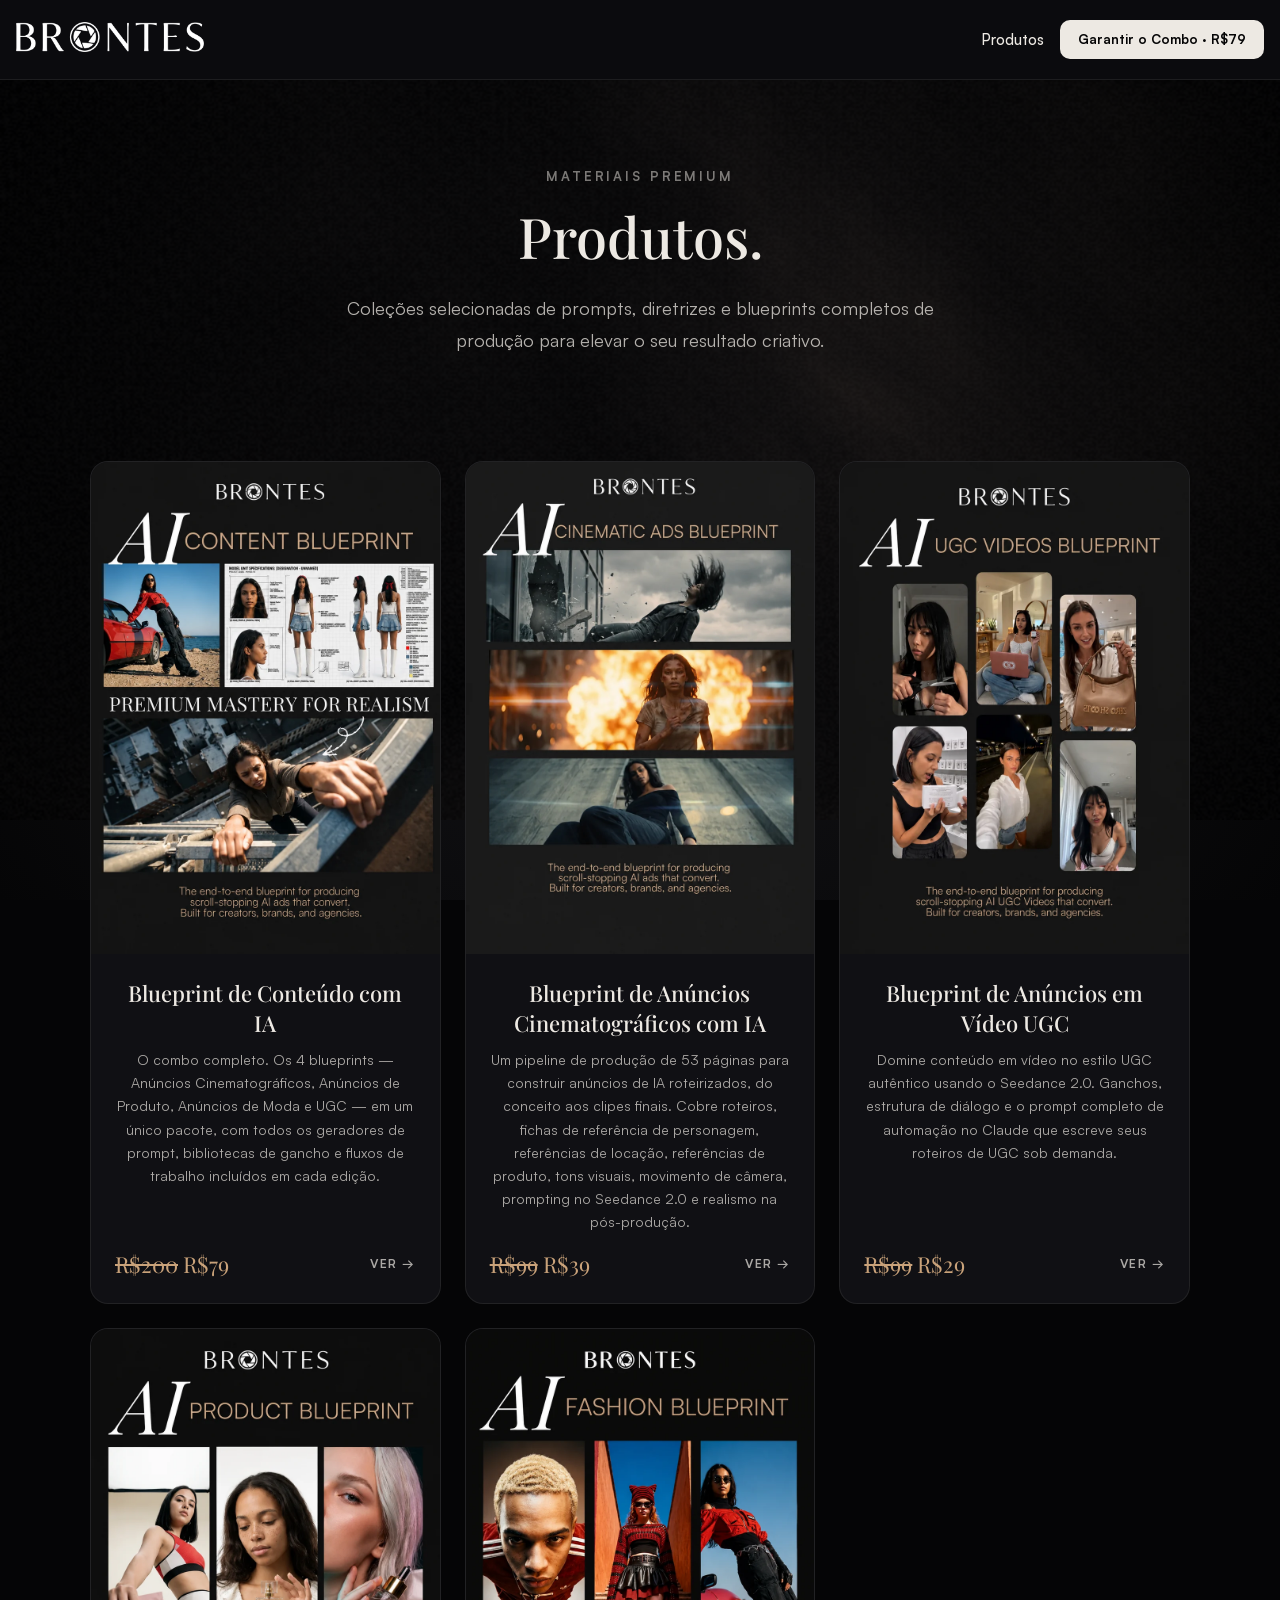
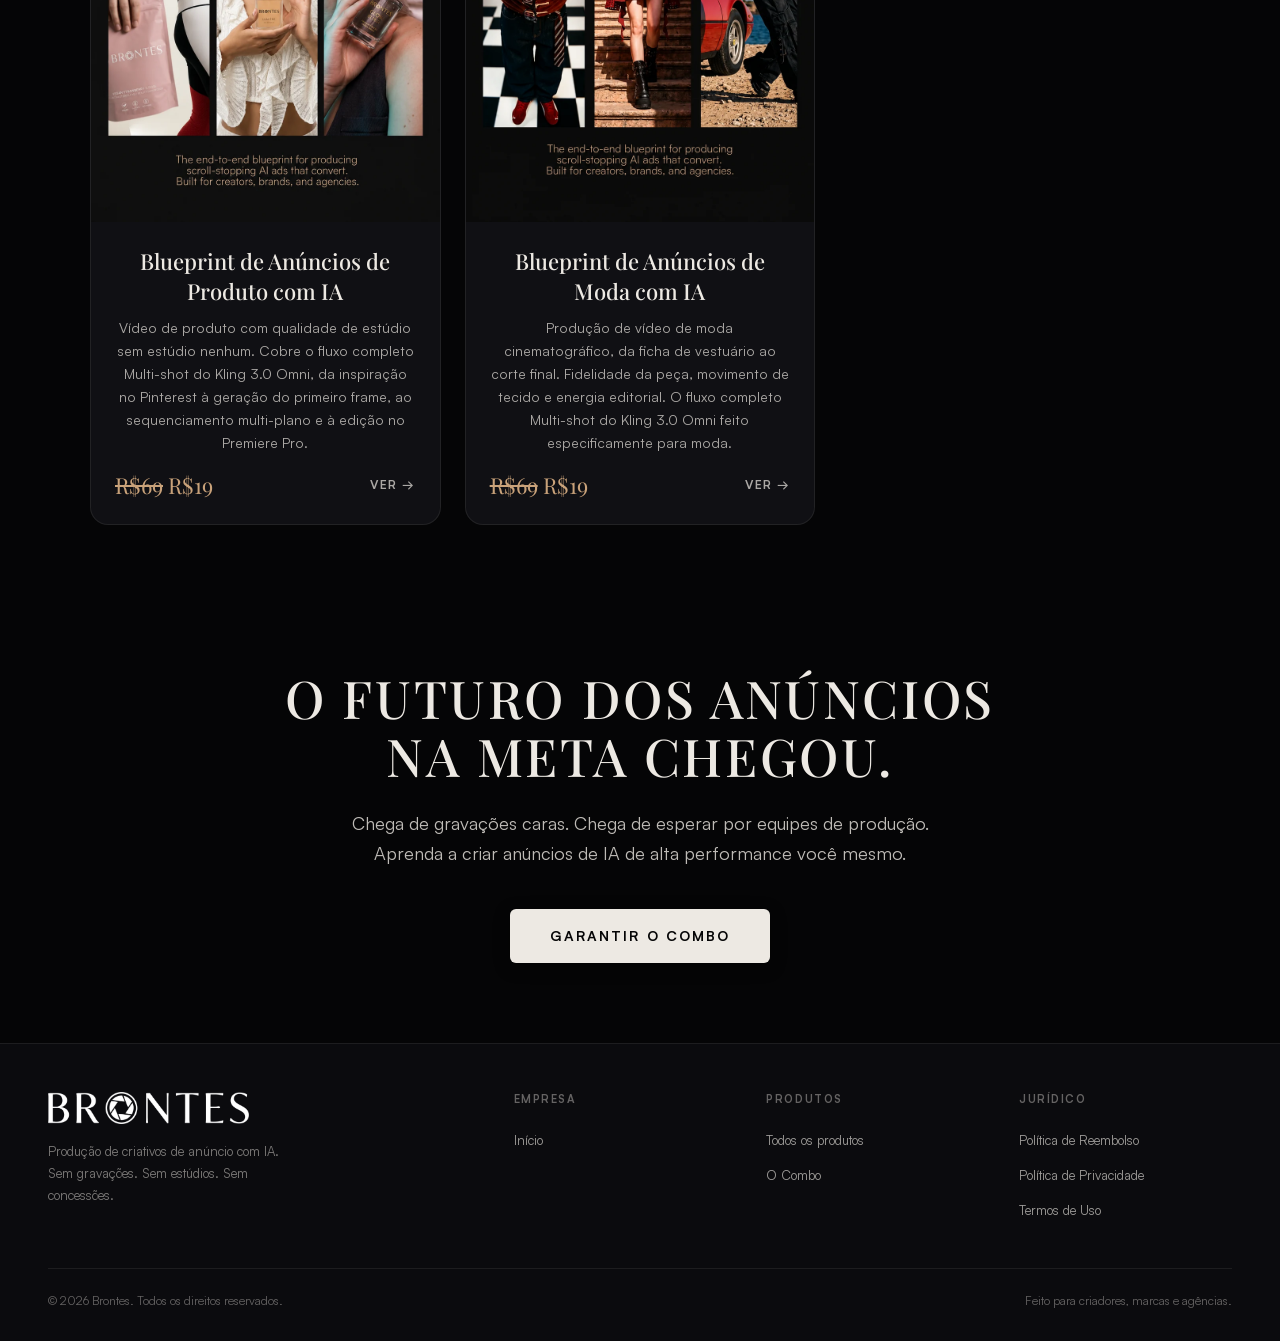
==== commit 0b015b2a: "Fix stale brontes.club references to brontes-studios.space Canonical links, og:url, og:image, robots" ====
--- a/products/index.html
+++ b/products/index.html
@@ -6,12 +6,12 @@
 <title>Produtos - BRONTES</title>
 <meta name="description" content="Todos os blueprints da Brontes. Encontre o que combina com o estilo de anúncio que você quer criar.">
 <meta name="theme-color" content="#050506">
-<link rel="canonical" href="https://brontes.club/products/index.html">
-<meta property="og:url" content="https://brontes.club/products/index.html">
+<link rel="canonical" href="https://brontes-studios.space/products/index.html">
+<meta property="og:url" content="https://brontes-studios.space/products/index.html">
 <meta property="og:locale" content="pt_BR">
 <meta property="og:title" content="Produtos - BRONTES">
 <meta property="og:description" content="Todos os blueprints da Brontes. Encontre o que combina com o estilo de anúncio que você quer criar.">
-<meta property="og:image" content="https://brontes.club/assets/img/blueprint-content.webp">
+<meta property="og:image" content="https://brontes-studios.space/assets/img/blueprint-content.webp">
 <!-- Funnel: fill in the Pixel ID from Events Manager. Empty = tracking off. -->
 <meta name="meta-pixel-id" content="">
 <link rel="icon" href="../assets/brand/favicon.ico?v=80a18e00" sizes="32x32">
